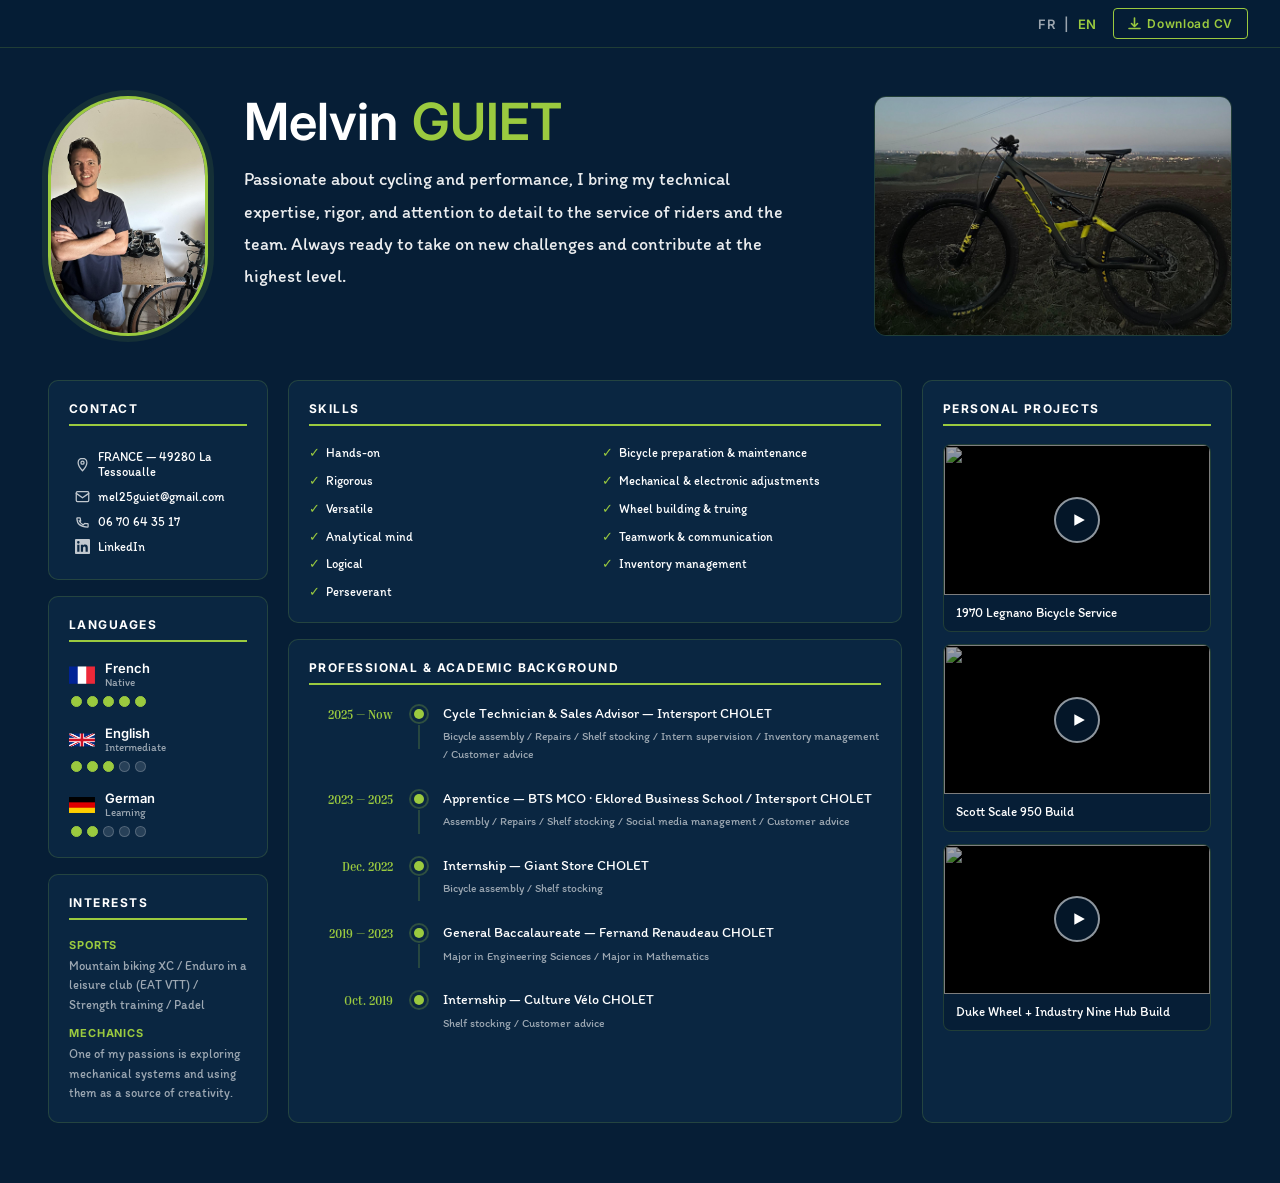
==== en/index.html @ 83f7dbcd "init" ====
<!DOCTYPE html>
<html lang="en">
<head>
  <meta charset="UTF-8">
  <meta name="viewport" content="width=device-width, initial-scale=1.0">
  <title>Melvin Guiet — Cycle Technician &amp; Sales Advisor</title>
  <meta name="description" content="Resume of Melvin Guiet, passionate Cycle Technician based in France.">
  <link rel="alternate" hreflang="fr" href="https://osdevil.github.io/melvinguiet/">
  <link rel="alternate" hreflang="en" href="https://osdevil.github.io/melvinguiet/en/">
  <link rel="icon" href="data:image/svg+xml,<svg xmlns='http://www.w3.org/2000/svg' viewBox='0 0 100 100'><text y='.9em' font-size='90'>🚴</text></svg>">
  <link rel="preconnect" href="https://fonts.googleapis.com">
  <link rel="preconnect" href="https://fonts.gstatic.com" crossorigin>
  <link href="https://fonts.googleapis.com/css2?family=Itim&family=Inter:wght@400;600;700&family=Inria+Serif:wght@700&display=swap" rel="stylesheet">
  <link rel="stylesheet" href="../style.css">
</head>
<body>

  <nav class="top-nav">
    <div class="lang-switcher">
      <a href="../index.html">FR</a>
      <span class="sep">|</span>
      <span class="active">EN</span>
    </div>
    <a href="../CV_Melvin_Guiet.pdf" download="CV_Melvin_Guiet.pdf" class="btn-download">
      <svg width="13" height="13" viewBox="0 0 13 13" fill="none" stroke="currentColor" stroke-width="1.6" stroke-linecap="round" stroke-linejoin="round">
        <line x1="6.5" y1="1" x2="6.5" y2="9"/>
        <polyline points="3.5,6.5 6.5,9.5 9.5,6.5"/>
        <line x1="1" y1="11.5" x2="12" y2="11.5"/>
      </svg>
      Download CV
    </a>
  </nav>

  <!-- HERO -->
  <section class="hero">

    <div class="hero-photo">
      <img src="../photo_profil.jpg" alt="Melvin Guiet">
    </div>

    <div class="hero-info">
      <div class="hero-name">
        <span class="first">Melvin</span>
        <span class="last">GUIET</span>
      </div>
      <p class="hero-bio">
        Passionate about cycling and performance, I bring my technical expertise,
        rigor, and attention to detail to the service of riders and the team.
        Always ready to take on new challenges and contribute at the highest level.
      </p>
    </div>

    <div class="hero-velo">
      <img src="../photo_velo.jpg" alt="Bicycle" loading="lazy">
    </div>

  </section>

  <!-- MAIN 3-COL LAYOUT -->
  <div class="main-layout">

    <!-- LEFT: Contact + Languages + Interests -->
    <div class="col-left">

      <div class="card card-contacts">
        <h2 class="section-title">Contact</h2>
        <span class="hc-item no-action">
          <svg viewBox="0 0 24 24" fill="none" stroke="currentColor" stroke-width="2" stroke-linecap="round" stroke-linejoin="round">
            <path d="M12 2C8.13 2 5 5.13 5 9c0 5.25 7 13 7 13s7-7.75 7-13c0-3.87-3.13-7-7-7z"/>
            <circle cx="12" cy="9" r="2.5"/>
          </svg>
          FRANCE — 49280 La Tessoualle
        </span>
        <button class="hc-item" data-copy="mel25guiet@gmail.com" data-toast="Email copied!">
          <svg viewBox="0 0 24 24" fill="none" stroke="currentColor" stroke-width="2" stroke-linecap="round" stroke-linejoin="round">
            <rect x="2" y="4" width="20" height="16" rx="2"/><path d="m2 7 10 7 10-7"/>
          </svg>
          mel25guiet@gmail.com
        </button>
        <button class="hc-item" data-copy="0670643517" data-toast="Phone number copied!">
          <svg viewBox="0 0 24 24" fill="none" stroke="currentColor" stroke-width="2" stroke-linecap="round" stroke-linejoin="round">
            <path d="M6.6 10.8c1.4 2.8 3.8 5.1 6.6 6.6l2.2-2.2c.27-.27.67-.36 1-.24 1.12.37 2.32.57 3.57.57.55 0 1 .45 1 1V20c0 .55-.45 1-1 1C4.61 21 3 12.39 3 7c0-.55.45-1 1-1h3.5c.55 0 1 .45 1 1 0 1.25.2 2.45.57 3.57.11.33.03.73-.25 1L6.6 10.8z"/>
          </svg>
          06 70 64 35 17
        </button>
        <a class="hc-item" href="https://www.linkedin.com/in/melvin-guiet-8925432b0/" target="_blank" rel="noopener noreferrer">
          <svg viewBox="0 0 24 24" fill="currentColor">
            <path d="M20.447 20.452h-3.554v-5.569c0-1.328-.027-3.037-1.852-3.037-1.853 0-2.136 1.445-2.136 2.939v5.667H9.351V9h3.414v1.561h.046c.477-.9 1.637-1.85 3.37-1.85 3.601 0 4.267 2.37 4.267 5.455v6.286zM5.337 7.433a2.062 2.062 0 01-2.063-2.065 2.064 2.064 0 112.063 2.065zm1.782 13.019H3.555V9h3.564v11.452zM22.225 0H1.771C.792 0 0 .774 0 1.729v20.542C0 23.227.792 24 1.771 24h20.451C23.2 24 24 23.227 24 22.271V1.729C24 .774 23.2 0 22.222 0h.003z"/>
          </svg>
          LinkedIn
        </a>
      </div>

      <div class="card">
        <h2 class="section-title">Languages</h2>
        <div class="lang-item">
          <div class="lang-row">
            <img class="lang-flag" src="../drapeauFR.png" width="22" height="16" alt="">
            <div>
              <span class="lang-name">French</span>
              <span class="lang-level">Native</span>
            </div>
          </div>
          <div class="lang-dots">
            <span class="dot on"></span><span class="dot on"></span><span class="dot on"></span><span class="dot on"></span><span class="dot on"></span>
          </div>
        </div>
        <div class="lang-item">
          <div class="lang-row">
            <img class="lang-flag" src="../drapeauGB.png" width="22" height="16" alt="">
            <div>
              <span class="lang-name">English</span>
              <span class="lang-level">Intermediate</span>
            </div>
          </div>
          <div class="lang-dots">
            <span class="dot on"></span><span class="dot on"></span><span class="dot on"></span><span class="dot"></span><span class="dot"></span>
          </div>
        </div>
        <div class="lang-item">
          <div class="lang-row">
            <img class="lang-flag" src="../drapeauDE.png" width="22" height="16" alt="">
            <div>
              <span class="lang-name">German</span>
              <span class="lang-level">Learning</span>
            </div>
          </div>
          <div class="lang-dots">
            <span class="dot on"></span><span class="dot on"></span><span class="dot"></span><span class="dot"></span><span class="dot"></span>
          </div>
        </div>
      </div>

      <div class="card">
        <h2 class="section-title">Interests</h2>
        <div class="interest-item">
          <div class="interest-label">Sports</div>
          <div class="interest-text">Mountain biking XC / Enduro in a leisure club (EAT VTT) / Strength training / Padel</div>
        </div>
        <div class="interest-item">
          <div class="interest-label">Mechanics</div>
          <div class="interest-text">One of my passions is exploring mechanical systems and using them as a source of creativity.</div>
        </div>
      </div>

    </div>

    <!-- CENTER: Skills + Timeline -->
    <div class="col-center">

      <div class="card">
        <h2 class="section-title">Skills</h2>
        <div class="skills-grid">
          <div class="skill-item"><span class="skill-check">✓</span>Hands-on</div>
          <div class="skill-item"><span class="skill-check">✓</span>Bicycle preparation &amp; maintenance</div>
          <div class="skill-item"><span class="skill-check">✓</span>Rigorous</div>
          <div class="skill-item"><span class="skill-check">✓</span>Mechanical &amp; electronic adjustments</div>
          <div class="skill-item"><span class="skill-check">✓</span>Versatile</div>
          <div class="skill-item"><span class="skill-check">✓</span>Wheel building &amp; truing</div>
          <div class="skill-item"><span class="skill-check">✓</span>Analytical mind</div>
          <div class="skill-item"><span class="skill-check">✓</span>Teamwork &amp; communication</div>
          <div class="skill-item"><span class="skill-check">✓</span>Logical</div>
          <div class="skill-item"><span class="skill-check">✓</span>Inventory management</div>
          <div class="skill-item"><span class="skill-check">✓</span>Perseverant</div>
        </div>
      </div>

      <div class="card card-timeline">
        <h2 class="section-title">Professional &amp; Academic Background</h2>
        <div class="timeline">

          <div class="tl-item">
            <div class="tl-date">2025 — Now</div>
            <div class="tl-connector"><div class="tl-dot"></div><div class="tl-stem"></div></div>
            <div class="tl-content">
              <div class="tl-title">Cycle Technician &amp; Sales Advisor — Intersport CHOLET</div>
              <div class="tl-desc">Bicycle assembly / Repairs / Shelf stocking / Intern supervision / Inventory management / Customer advice</div>
            </div>
          </div>

          <div class="tl-item">
            <div class="tl-date">2023 — 2025</div>
            <div class="tl-connector"><div class="tl-dot"></div><div class="tl-stem"></div></div>
            <div class="tl-content">
              <div class="tl-title">Apprentice — BTS MCO · Eklored Business School / Intersport CHOLET</div>
              <div class="tl-desc">Assembly / Repairs / Shelf stocking / Social media management / Customer advice</div>
            </div>
          </div>

          <div class="tl-item">
            <div class="tl-date">Dec. 2022</div>
            <div class="tl-connector"><div class="tl-dot"></div><div class="tl-stem"></div></div>
            <div class="tl-content">
              <div class="tl-title">Internship — Giant Store CHOLET</div>
              <div class="tl-desc">Bicycle assembly / Shelf stocking</div>
            </div>
          </div>

          <div class="tl-item">
            <div class="tl-date">2019 — 2023</div>
            <div class="tl-connector"><div class="tl-dot"></div><div class="tl-stem"></div></div>
            <div class="tl-content">
              <div class="tl-title">General Baccalaureate — Fernand Renaudeau CHOLET</div>
              <div class="tl-desc">Major in Engineering Sciences / Major in Mathematics</div>
            </div>
          </div>

          <div class="tl-item">
            <div class="tl-date">Oct. 2019</div>
            <div class="tl-connector"><div class="tl-dot"></div><div class="tl-stem"></div></div>
            <div class="tl-content">
              <div class="tl-title">Internship — Culture Vélo CHOLET</div>
              <div class="tl-desc">Shelf stocking / Customer advice</div>
            </div>
          </div>

        </div>
      </div>

    </div>

    <!-- RIGHT: Videos -->
    <div class="col-right">

      <div class="card">
        <h2 class="section-title">Personal Projects</h2>
        <div class="videos-grid">
          <div class="video-item" data-video="YpwEhspyZCg" role="button" tabindex="0" aria-label="1970 Legnano Bicycle Service">
            <div class="video-thumb">
              <img src="https://i.ytimg.com/vi/YpwEhspyZCg/mqdefault.jpg" alt="" loading="lazy">
              <div class="play-overlay"><div class="play-circle"><svg viewBox="0 0 12 12"><path d="M2 1l9 5-9 5V1z"/></svg></div></div>
            </div>
            <p class="video-title">1970 Legnano Bicycle Service</p>
          </div>
          <div class="video-item" data-video="6zm5Ymo7ewA" role="button" tabindex="0" aria-label="Scott Scale 950 Build">
            <div class="video-thumb">
              <img src="https://i.ytimg.com/vi/6zm5Ymo7ewA/mqdefault.jpg" alt="" loading="lazy">
              <div class="play-overlay"><div class="play-circle"><svg viewBox="0 0 12 12"><path d="M2 1l9 5-9 5V1z"/></svg></div></div>
            </div>
            <p class="video-title">Scott Scale 950 Build</p>
          </div>
          <div class="video-item" data-video="-U3_ylFfmRQ" role="button" tabindex="0" aria-label="Duke Wheel + Industry Nine Hub Build">
            <div class="video-thumb">
              <img src="https://i.ytimg.com/vi/-U3_ylFfmRQ/mqdefault.jpg" alt="" loading="lazy">
              <div class="play-overlay"><div class="play-circle"><svg viewBox="0 0 12 12"><path d="M2 1l9 5-9 5V1z"/></svg></div></div>
            </div>
            <p class="video-title">Duke Wheel + Industry Nine Hub Build</p>
          </div>
        </div>
      </div>

    </div>

  </div>

  <!-- VIDEO MODAL -->
  <div id="video-modal" class="modal hidden" role="dialog" aria-modal="true" aria-label="Video">
    <div class="modal-overlay"></div>
    <div class="modal-box">
      <button class="modal-close" aria-label="Close">×</button>
      <div class="modal-frame">
        <iframe id="modal-iframe" src="" title="YouTube video player" frameborder="0" allow="accelerometer; autoplay; clipboard-write; encrypted-media; gyroscope; picture-in-picture; web-share" referrerpolicy="strict-origin-when-cross-origin" allowfullscreen></iframe>
      </div>
    </div>
  </div>

  <div id="toast" class="toast hidden" role="status" aria-live="polite"></div>

  <script src="../script.js"></script>
</body>
</html>
---- style.css ----
:root {
  --bg: #061E36;
  --bg-card: #0a2641;
  --accent: #9BCA3F;
  --text: #fff;
  --muted: rgba(255,255,255,0.6);
  --border: rgba(155,202,63,0.18);
  --font-body: 'Itim', cursive;
  --font-ui: 'Inter', sans-serif;
  --font-date: 'Inria Serif', serif;
}

*, *::before, *::after { box-sizing: border-box; margin: 0; padding: 0; }
html { scroll-behavior: smooth; }
body {
  background: var(--bg);
  color: var(--text);
  font-family: var(--font-body);
  min-height: 100vh;
  -webkit-font-smoothing: antialiased;
}
a { color: inherit; text-decoration: none; }
button { font-family: inherit; cursor: pointer; }
img { display: block; max-width: 100%; }

/* ── NAV ── */
.top-nav {
  position: sticky;
  top: 0;
  z-index: 50;
  display: flex;
  align-items: center;
  justify-content: flex-end;
  gap: 16px;
  padding: 0 32px;
  height: 48px;
  background: rgba(6,30,54,0.94);
  backdrop-filter: blur(12px);
  -webkit-backdrop-filter: blur(12px);
  border-bottom: 1px solid var(--border);
  transition: transform .25s ease;
}
.top-nav.nav-hidden { transform: translateY(-100%); }

.lang-switcher {
  display: flex;
  align-items: center;
  gap: 8px;
  font-family: var(--font-ui);
  font-size: 13px;
  font-weight: 600;
  letter-spacing: .06em;
}
.lang-switcher .sep { color: var(--muted); }
.lang-switcher .active { color: var(--accent); }
.lang-switcher a { color: var(--muted); transition: color .15s; }
.lang-switcher a:hover { color: var(--text); }

.btn-download {
  display: inline-flex;
  align-items: center;
  gap: 6px;
  padding: 7px 14px;
  background: transparent;
  border: 1px solid var(--accent);
  border-radius: 4px;
  color: var(--accent);
  font-family: var(--font-ui);
  font-size: 12px;
  font-weight: 600;
  letter-spacing: .06em;
  transition: background .15s, color .15s;
}
.btn-download:hover { background: var(--accent); color: var(--bg); }

/* ── HERO ── */
.hero {
  display: grid;
  grid-template-columns: 160px 1fr auto;
  gap: 36px;
  align-items: start;
  max-width: 1300px;
  margin: 0 auto;
  padding: 48px 48px 32px;
}

/* Portrait oval — same height as velo */
.hero-photo {
  width: 160px;
  height: 240px;
  border-radius: 80px;
  overflow: hidden;
  border: 3px solid var(--accent);
  box-shadow: 0 0 0 6px rgba(155,202,63,.1);
  flex-shrink: 0;
}
.hero-photo img {
  width: 100%;
  height: 100%;
  object-fit: cover;
  object-position: 25% top;
}

.hero-name {
  display: flex;
  align-items: baseline;
  gap: 14px;
  flex-wrap: wrap;
  margin-bottom: 16px;
  font-family: var(--font-ui);
  font-weight: 600;
  line-height: 1;
}
.hero-name .first { font-size: clamp(34px, 4vw, 52px); color: var(--text); }
.hero-name .last  { font-size: clamp(34px, 4vw, 52px); color: var(--accent); }

.hero-bio {
  font-size: 18px;
  line-height: 1.8;
  color: rgba(255,255,255,0.92);
  max-width: 560px;
}

.hero-contacts {
  display: flex;
  flex-direction: column;
  gap: 4px;
}
.hc-item {
  display: inline-flex;
  align-items: center;
  gap: 8px;
  font-size: 13.5px;
  color: var(--text);
  background: none;
  border: none;
  padding: 5px 8px;
  border-radius: 5px;
  cursor: pointer;
  transition: background .15s, color .15s;
  text-align: left;
  white-space: nowrap;
  width: fit-content;
}
.hc-item:hover { background: rgba(155,202,63,.1); color: var(--accent); }
.hc-item svg { width: 15px; height: 15px; flex-shrink: 0; opacity: .75; }
.hc-item.no-action { cursor: default; }
.hc-item.no-action:hover { background: none; color: var(--text); }

/* Bike photo — same height as oval, wider */
.hero-velo {
  width: clamp(280px, 28vw, 420px);
  height: 240px;
  border-radius: 12px;
  overflow: hidden;
  border: 1px solid var(--border);
  flex-shrink: 0;
}
.hero-velo img { width: 100%; height: 100%; object-fit: cover; object-position: center 70%; }

/* ── MAIN LAYOUT: 3 columns ── */
.main-layout {
  display: grid;
  grid-template-columns: 220px 1fr 310px;
  gap: 20px;
  align-items: stretch; /* all cols same height */
  max-width: 1300px;
  margin: 0 auto;
  padding: 12px 48px 60px;
}

.col-left, .col-center, .col-right {
  display: flex;
  flex-direction: column;
  gap: 16px;
}

/* last card in each col stretches to fill remaining height */
.col-left > :last-child,
.col-center > :last-child,
.col-right > :last-child {
  flex: 1;
}

/* ── CONTACT CARD (in left col) ── */
.card-contacts .hc-item {
  width: 100%;
  white-space: normal;
  word-break: break-word;
  font-size: 12.5px;
  padding: 5px 6px;
}

/* ── CARD ── */
.card {
  background: var(--bg-card);
  border: 1px solid var(--border);
  border-radius: 10px;
  padding: 20px;
}

/* ── SECTION TITLE ── */
.section-title {
  font-family: var(--font-ui);
  font-size: 12px;
  font-weight: 700;
  letter-spacing: .12em;
  text-transform: uppercase;
  margin-bottom: 18px;
  padding-bottom: 8px;
  border-bottom: 2px solid var(--accent);
}

/* ── LANGUAGES ── */
.lang-item { margin-bottom: 18px; }
.lang-item:last-child { margin-bottom: 0; }
.lang-row {
  display: flex;
  align-items: center;
  gap: 10px;
  margin-bottom: 7px;
}
.lang-flag { width: 26px; height: auto; border-radius: 2px; flex-shrink: 0; display: block; }
.lang-name  { font-family: var(--font-ui); font-size: 13px; font-weight: 600; display: block; }
.lang-level { font-size: 11px; color: var(--muted); display: block; }
.lang-dots  { display: flex; gap: 5px; padding-left: 2px; }
.dot {
  width: 11px;
  height: 11px;
  border-radius: 50%;
  background: rgba(255,255,255,.12);
  border: 1.5px solid rgba(255,255,255,.2);
}
.dot.on { background: var(--accent); border-color: var(--accent); }

/* ── SKILLS ── */
.skills-grid {
  display: grid;
  grid-template-columns: 1fr 1fr;
  gap: 9px 14px;
}
.skill-item {
  display: flex;
  align-items: flex-start;
  gap: 6px;
  font-size: 12.5px;
  line-height: 1.45;
}
.skill-check { color: var(--accent); flex-shrink: 0; font-size: 13px; line-height: 1.45; }

/* ── INTERESTS ── */
.interest-item { margin-bottom: 12px; }
.interest-item:last-child { margin-bottom: 0; }
.interest-label {
  font-family: var(--font-ui);
  font-size: 11px;
  font-weight: 700;
  letter-spacing: .08em;
  color: var(--accent);
  text-transform: uppercase;
  margin-bottom: 4px;
}
.interest-text { font-size: 12.5px; line-height: 1.55; color: var(--muted); }

/* ── TIMELINE (in center col) ── */
.card-timeline { }  /* inherits .card */

.timeline { }

.tl-item {
  display: flex;
  align-items: flex-start;
}
.tl-item:last-child .tl-stem { display: none; }

.tl-date {
  width: 100px;
  flex-shrink: 0;
  text-align: right;
  padding: 4px 16px 0 0;
  font-family: var(--font-date);
  font-size: 12px;
  font-weight: 700;
  color: var(--accent);
  line-height: 1.4;
}

.tl-connector {
  width: 20px;
  flex-shrink: 0;
  display: flex;
  flex-direction: column;
  align-items: center;
}
.tl-dot {
  width: 10px;
  height: 10px;
  border-radius: 50%;
  background: var(--accent);
  margin-top: 6px;
  flex-shrink: 0;
  box-shadow: 0 0 0 3px var(--bg-card), 0 0 0 5px rgba(155,202,63,.25);
  z-index: 1;
}
.tl-stem {
  width: 2px;
  flex: 1;
  min-height: 24px;
  background: rgba(155,202,63,.2);
  margin-top: 6px;
}

.tl-content {
  flex: 1;
  padding: 1px 0 24px 14px;
}
.tl-title {
  font-size: 14px;
  line-height: 1.45;
  margin-bottom: 4px;
}
.tl-desc {
  font-size: 11.5px;
  color: var(--muted);
  line-height: 1.55;
}

/* ── VIDEOS ── */
.videos-grid {
  display: flex;
  flex-direction: column;
  gap: 12px;
}

.video-item {
  cursor: pointer;
  border-radius: 8px;
  overflow: hidden;
  border: 1px solid var(--border);
  background: var(--bg);
  transition: border-color .15s;
}
.video-item:hover { border-color: rgba(155,202,63,.45); }
.video-item:focus-visible { outline: 2px solid var(--accent); }

.video-thumb {
  position: relative;
  width: 100%;
  aspect-ratio: 16 / 9;
  background: #000;
  overflow: hidden;
}
.video-thumb img { width: 100%; height: 100%; object-fit: cover; display: block; }

.play-overlay {
  position: absolute;
  inset: 0;
  display: flex;
  align-items: center;
  justify-content: center;
  background: rgba(0,0,0,.35);
  transition: background .15s;
}
.video-item:hover .play-overlay { background: rgba(0,0,0,.55); }

.play-circle {
  width: 46px;
  height: 46px;
  border-radius: 50%;
  background: rgba(6,30,54,.75);
  display: flex;
  align-items: center;
  justify-content: center;
  border: 2px solid rgba(255,255,255,.55);
  transition: border-color .15s;
}
.video-item:hover .play-circle { border-color: var(--accent); }
.play-circle svg { width: 14px; height: 14px; fill: white; margin-left: 3px; }

.video-title {
  font-size: 13px;
  padding: 9px 12px;
  line-height: 1.4;
}

/* ── VIDEO MODAL ── */
.modal {
  position: fixed;
  inset: 0;
  z-index: 200;
  display: flex;
  align-items: center;
  justify-content: center;
  padding: 24px;
}
.modal.hidden { display: none; }
.modal-overlay {
  position: absolute;
  inset: 0;
  background: rgba(0,0,0,.9);
  cursor: pointer;
}
.modal-box {
  position: relative;
  z-index: 1;
  width: 100%;
  max-width: 920px;
}
.modal-close {
  position: absolute;
  top: -46px;
  right: 0;
  background: none;
  border: none;
  color: rgba(255,255,255,.65);
  font-size: 40px;
  line-height: 1;
  padding: 2px 8px;
  transition: color .15s;
}
.modal-close:hover { color: white; }
.modal-frame {
  width: 100%;
  aspect-ratio: 16 / 9;
  background: #000;
  border-radius: 8px;
  overflow: hidden;
  box-shadow: 0 24px 80px rgba(0,0,0,.7);
}
.modal-frame iframe { width: 100%; height: 100%; border: none; display: block; }

/* ── TOAST ── */
.toast {
  position: fixed;
  bottom: 32px;
  left: 50%;
  transform: translateX(-50%);
  background: var(--accent);
  color: var(--bg);
  font-family: var(--font-ui);
  font-size: 13px;
  font-weight: 700;
  padding: 10px 22px;
  border-radius: 6px;
  z-index: 300;
  pointer-events: none;
  white-space: nowrap;
  transition: opacity .3s ease;
}
.toast.hidden { display: none; }
.toast.fade-out { opacity: 0; }

/* ── RESPONSIVE ── */

/* Tablet: 2 cols, videos go full-width in a horizontal row */
@media (max-width: 1100px) {
  .main-layout {
    grid-template-columns: 200px 1fr;
  }
  .col-right {
    grid-column: 1 / -1;
  }
  .videos-grid {
    display: grid;
    grid-template-columns: repeat(3, 1fr);
    gap: 14px;
  }
  .video-title { font-size: 12px; }
}

@media (max-width: 900px) {
  .hero { padding: 36px 32px 24px; gap: 24px; }
  .main-layout { padding: 12px 32px 48px; }
}

/* Mobile */
@media (max-width: 768px) {
  .top-nav { padding: 0 16px; justify-content: space-between; }
  .top-nav.nav-hidden { transform: translateY(-100%); }

  .hero {
    grid-template-columns: 1fr;
    padding: 28px 20px 20px;
    justify-items: center;
    gap: 20px;
  }
  .hero-info { width: 100%; }
  .hero-name { justify-content: center; }
  .hero-bio { font-size: 14px; }
  .hero-velo { width: 100%; max-width: 380px; height: 210px; }
  .hero-contacts { align-items: flex-start; width: 100%; }

  .main-layout {
    grid-template-columns: 1fr;
    padding: 12px 20px 40px;
    gap: 14px;
  }
  .col-left  { order: -2; }
  .col-right { grid-column: auto; order: -1; }
  .videos-grid {
    display: grid;
    grid-template-columns: 1fr;
    gap: 12px;
  }
  .skills-grid { grid-template-columns: 1fr; }
  .tl-date { width: 80px; font-size: 11px; padding-right: 12px; }
  .tl-title { font-size: 13.5px; }
}

@media (max-width: 480px) {
  .hero-name .first,
  .hero-name .last { font-size: 30px; }
  .hero-photo { width: 130px; height: 196px; border-radius: 65px; }
  .hero-velo { height: 180px; }
}

/* ── PRINT ── */
@media print {
  .top-nav, .modal, .toast { display: none !important; }
  body { background: white; color: #111; }
  .card { background: white; border-color: #ddd; }
  .hero-name .last, .tl-date, .interest-label, .skill-check { color: #5a7a18 !important; }
  .dot.on { background: #5a7a18 !important; border-color: #5a7a18 !important; }
  .tl-stem { background: #ccc; }
  .tl-dot { background: #5a7a18; box-shadow: none; }
  .muted, .tl-desc, .interest-text { color: #555 !important; }
  .videos-grid { display: none; }
  .section-title { border-color: #5a7a18; }
}
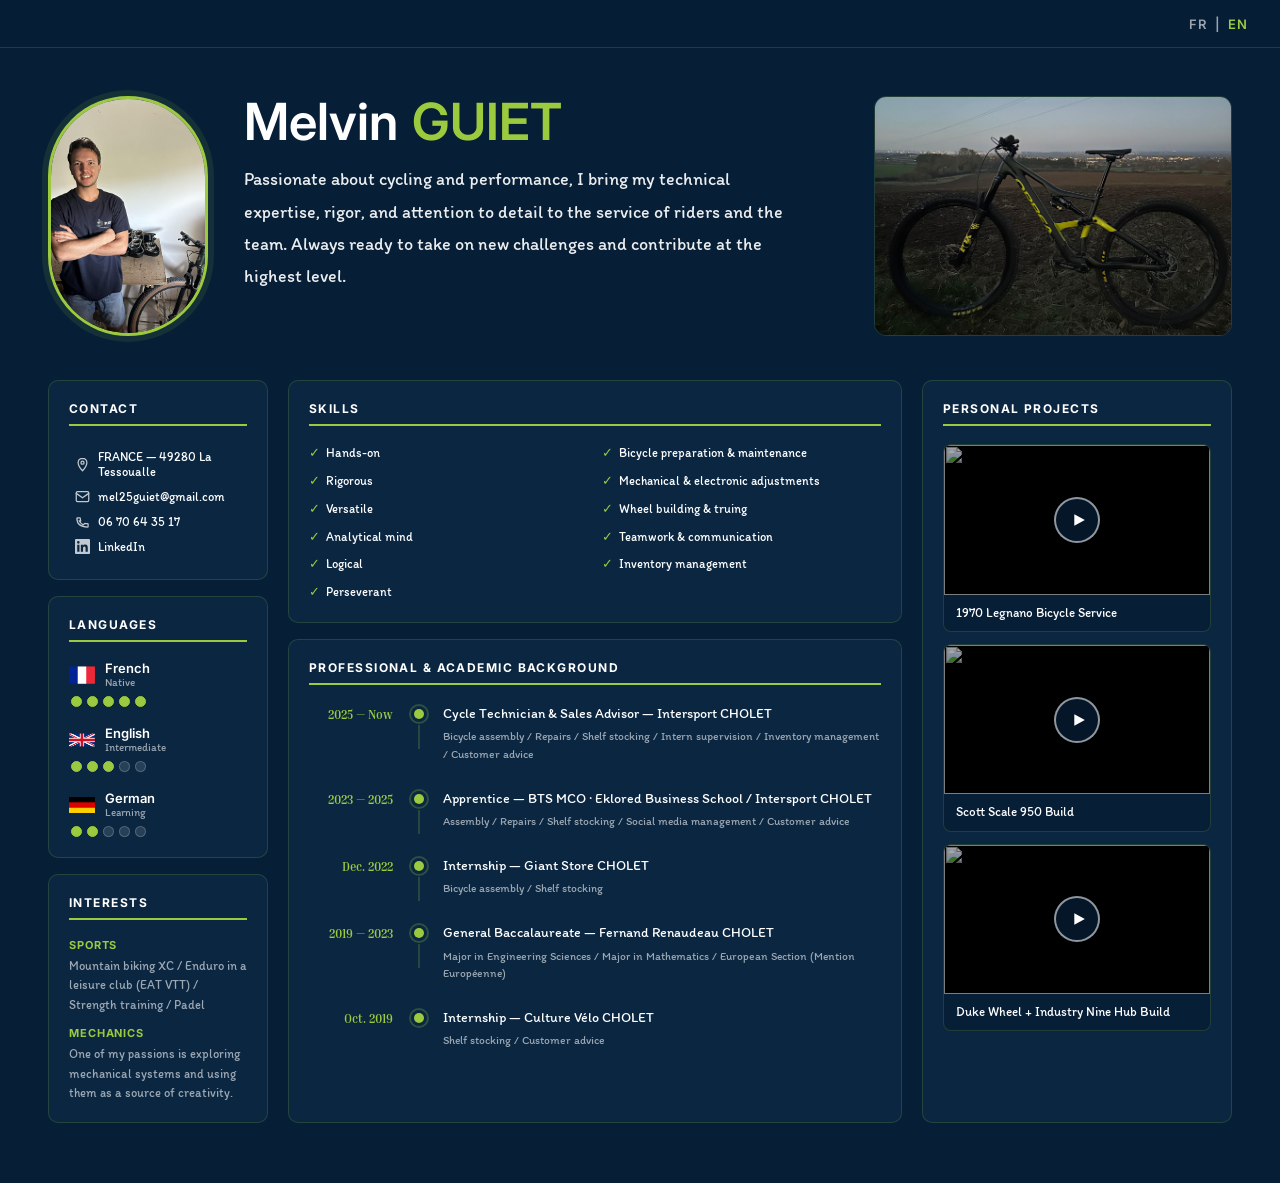
==== commit 7faf0b54: "update" ====
--- a/en/index.html
+++ b/en/index.html
@@ -21,14 +21,6 @@
       <span class="sep">|</span>
       <span class="active">EN</span>
     </div>
-    <a href="../CV_Melvin_Guiet.pdf" download="CV_Melvin_Guiet.pdf" class="btn-download">
-      <svg width="13" height="13" viewBox="0 0 13 13" fill="none" stroke="currentColor" stroke-width="1.6" stroke-linecap="round" stroke-linejoin="round">
-        <line x1="6.5" y1="1" x2="6.5" y2="9"/>
-        <polyline points="3.5,6.5 6.5,9.5 9.5,6.5"/>
-        <line x1="1" y1="11.5" x2="12" y2="11.5"/>
-      </svg>
-      Download CV
-    </a>
   </nav>
 
   <!-- HERO -->
@@ -201,7 +193,7 @@
             <div class="tl-connector"><div class="tl-dot"></div><div class="tl-stem"></div></div>
             <div class="tl-content">
               <div class="tl-title">General Baccalaureate — Fernand Renaudeau CHOLET</div>
-              <div class="tl-desc">Major in Engineering Sciences / Major in Mathematics</div>
+              <div class="tl-desc">Major in Engineering Sciences / Major in Mathematics / European Section (Mention Européenne)</div>
             </div>
           </div>
 
--- a/style.css
+++ b/style.css
@@ -517,13 +517,20 @@
 /* ── PRINT ── */
 @media print {
   .top-nav, .modal, .toast { display: none !important; }
-  body { background: white; color: #111; }
-  .card { background: white; border-color: #ddd; }
+  body { background: white !important; color: #111 !important; }
+  .card { background: white !important; border-color: #ddd !important; }
   .hero-name .last, .tl-date, .interest-label, .skill-check { color: #5a7a18 !important; }
   .dot.on { background: #5a7a18 !important; border-color: #5a7a18 !important; }
   .tl-stem { background: #ccc; }
   .tl-dot { background: #5a7a18; box-shadow: none; }
   .muted, .tl-desc, .interest-text { color: #555 !important; }
-  .videos-grid { display: none; }
+  .videos-grid { display: none !important; }
   .section-title { border-color: #5a7a18; }
-}
+
+  /* Force desktop layout regardless of print viewport */
+  .hero { display: grid !important; grid-template-columns: 160px 1fr auto !important; gap: 36px !important; }
+  .main-layout { display: grid !important; grid-template-columns: 200px 1fr 280px !important; gap: 16px !important; }
+  .col-left, .col-right { order: 0 !important; grid-column: auto !important; }
+  .hero-velo { display: block !important; width: 260px !important; height: 200px !important; }
+  .hero-photo { width: 130px !important; height: 196px !important; }
+}
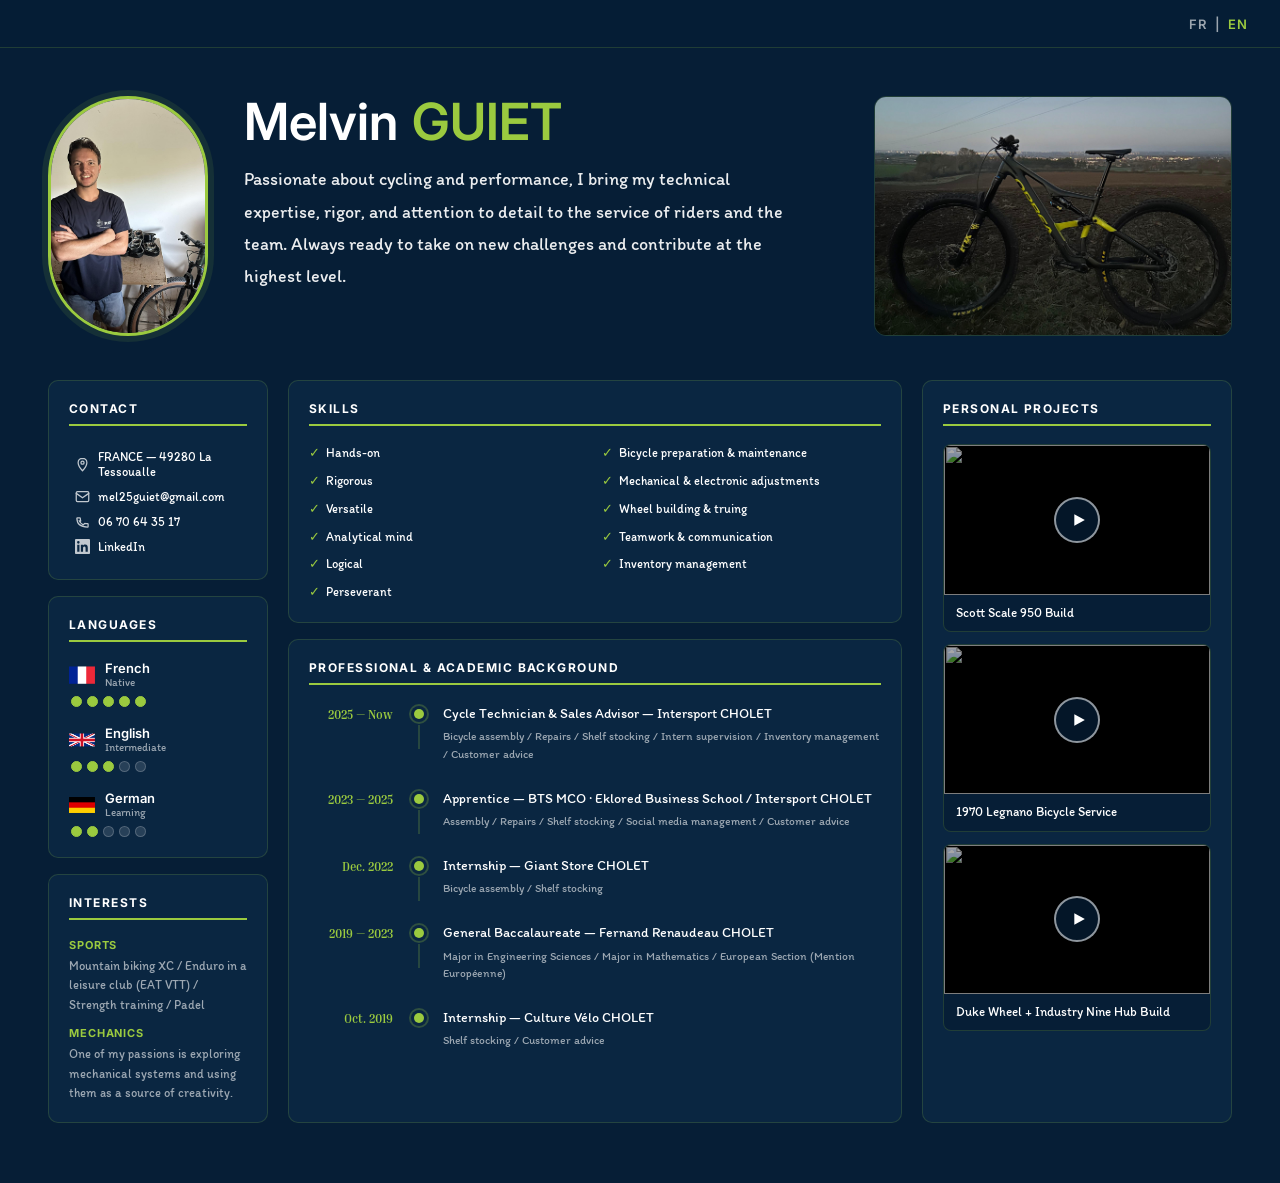
==== commit 4fbf2891: "update" ====
--- a/en/index.html
+++ b/en/index.html
@@ -222,14 +222,14 @@
               <img src="https://i.ytimg.com/vi/YpwEhspyZCg/mqdefault.jpg" alt="" loading="lazy">
               <div class="play-overlay"><div class="play-circle"><svg viewBox="0 0 12 12"><path d="M2 1l9 5-9 5V1z"/></svg></div></div>
             </div>
-            <p class="video-title">1970 Legnano Bicycle Service</p>
-          </div>
-          <div class="video-item" data-video="6zm5Ymo7ewA" role="button" tabindex="0" aria-label="Scott Scale 950 Build">
+            <p class="video-title">Scott Scale 950 Build</p>
+          </div>
+          <div class="video-item" data-video="6zm5Ymo7ewA" role="button" tabindex="0" aria-label="1970 Legnano Bicycle Service">
             <div class="video-thumb">
               <img src="https://i.ytimg.com/vi/6zm5Ymo7ewA/mqdefault.jpg" alt="" loading="lazy">
               <div class="play-overlay"><div class="play-circle"><svg viewBox="0 0 12 12"><path d="M2 1l9 5-9 5V1z"/></svg></div></div>
             </div>
-            <p class="video-title">Scott Scale 950 Build</p>
+            <p class="video-title">1970 Legnano Bicycle Service</p>
           </div>
           <div class="video-item" data-video="-U3_ylFfmRQ" role="button" tabindex="0" aria-label="Duke Wheel + Industry Nine Hub Build">
             <div class="video-thumb">
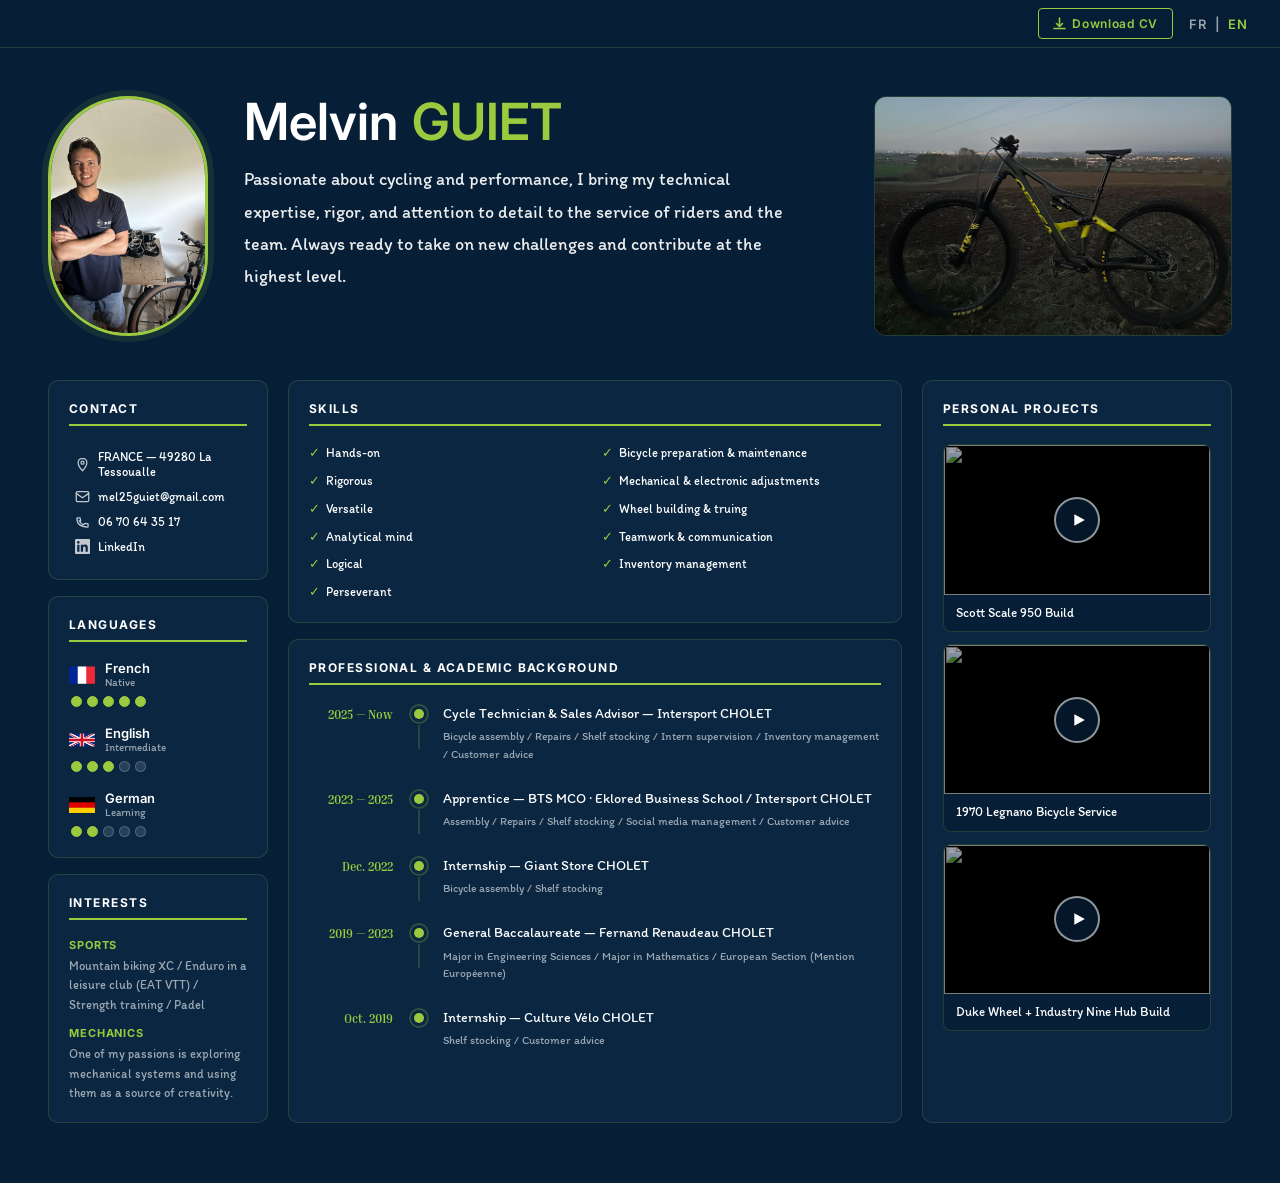
==== commit ef7ca9cc: "add PDF" ====
--- a/en/index.html
+++ b/en/index.html
@@ -16,6 +16,14 @@
 <body>
 
   <nav class="top-nav">
+    <a href="../CV_MELVIN_GUIET_EN.pdf" download="CV_MELVIN_GUIET_EN.pdf" class="btn-download">
+      <svg width="13" height="13" viewBox="0 0 13 13" fill="none" stroke="currentColor" stroke-width="1.6" stroke-linecap="round" stroke-linejoin="round">
+        <line x1="6.5" y1="1" x2="6.5" y2="9"/>
+        <polyline points="3.5,6.5 6.5,9.5 9.5,6.5"/>
+        <line x1="1" y1="11.5" x2="12" y2="11.5"/>
+      </svg>
+      Download CV
+    </a>
     <div class="lang-switcher">
       <a href="../index.html">FR</a>
       <span class="sep">|</span>
